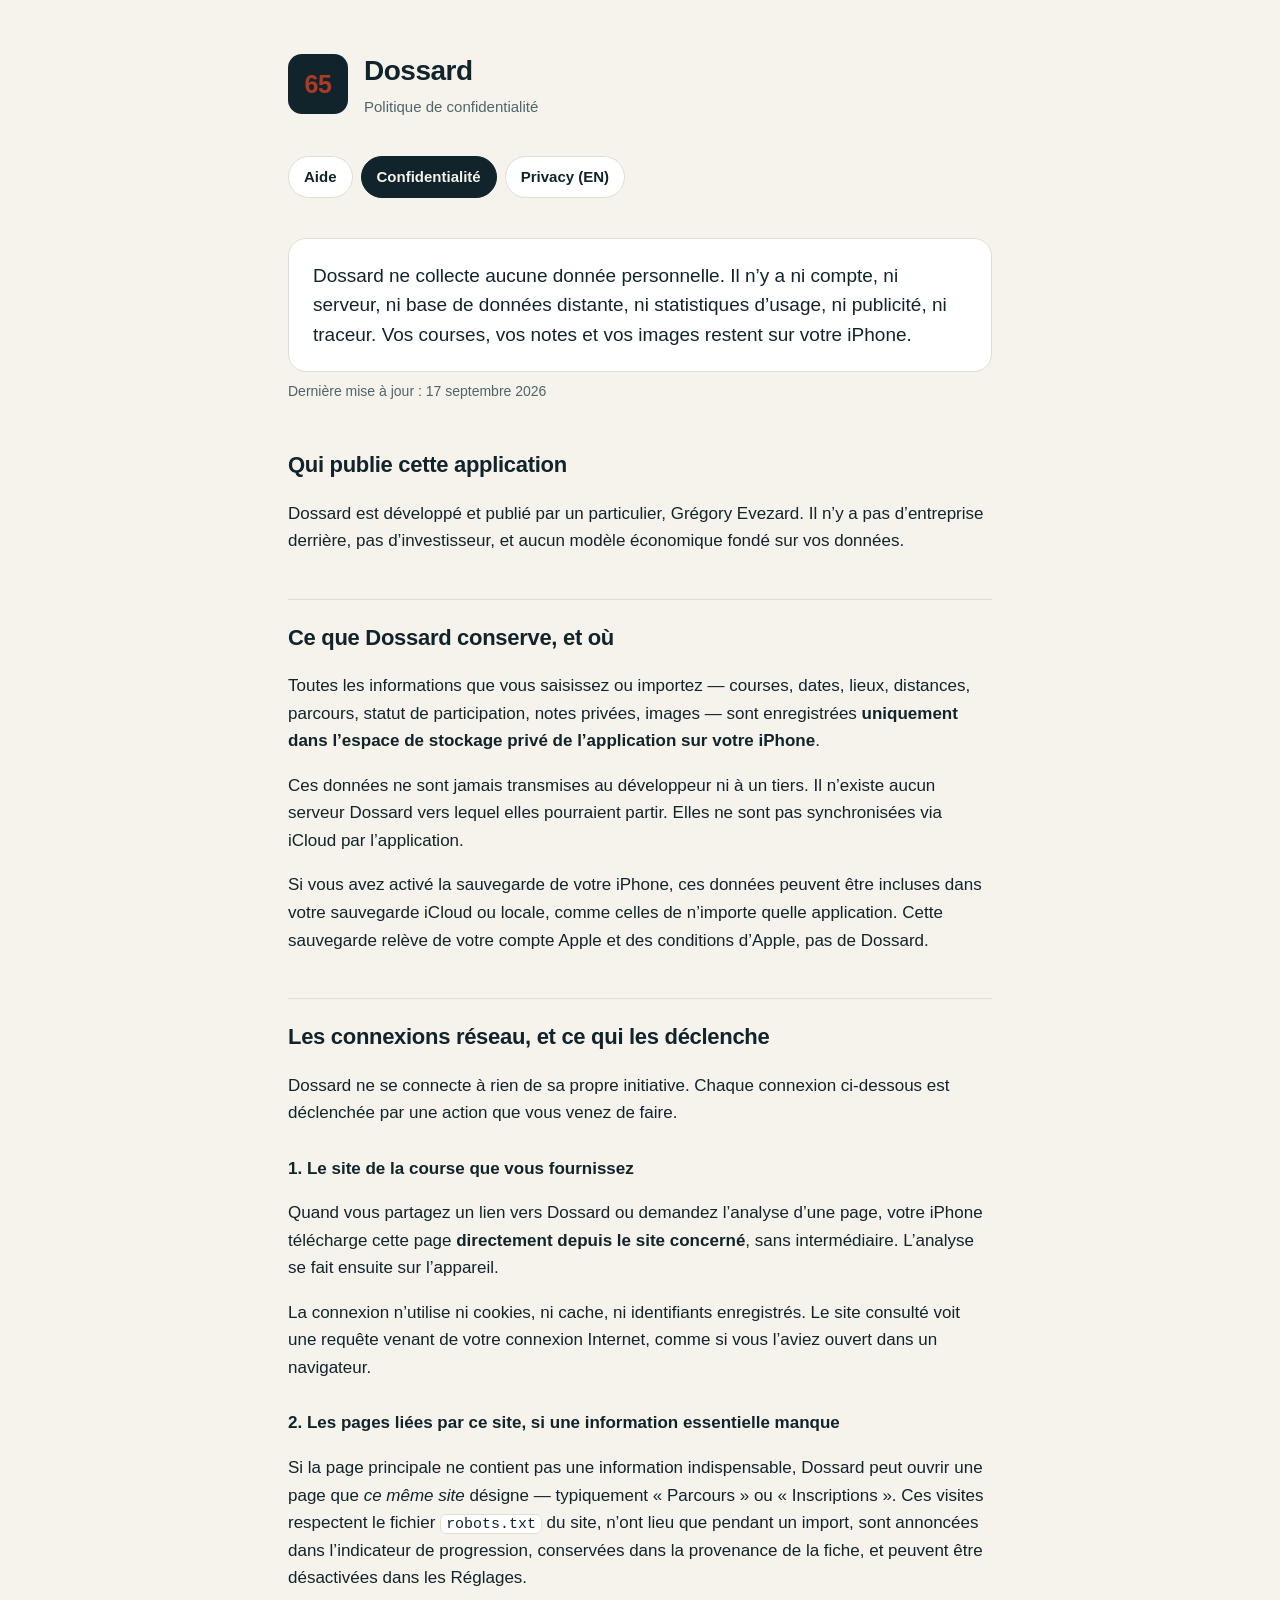
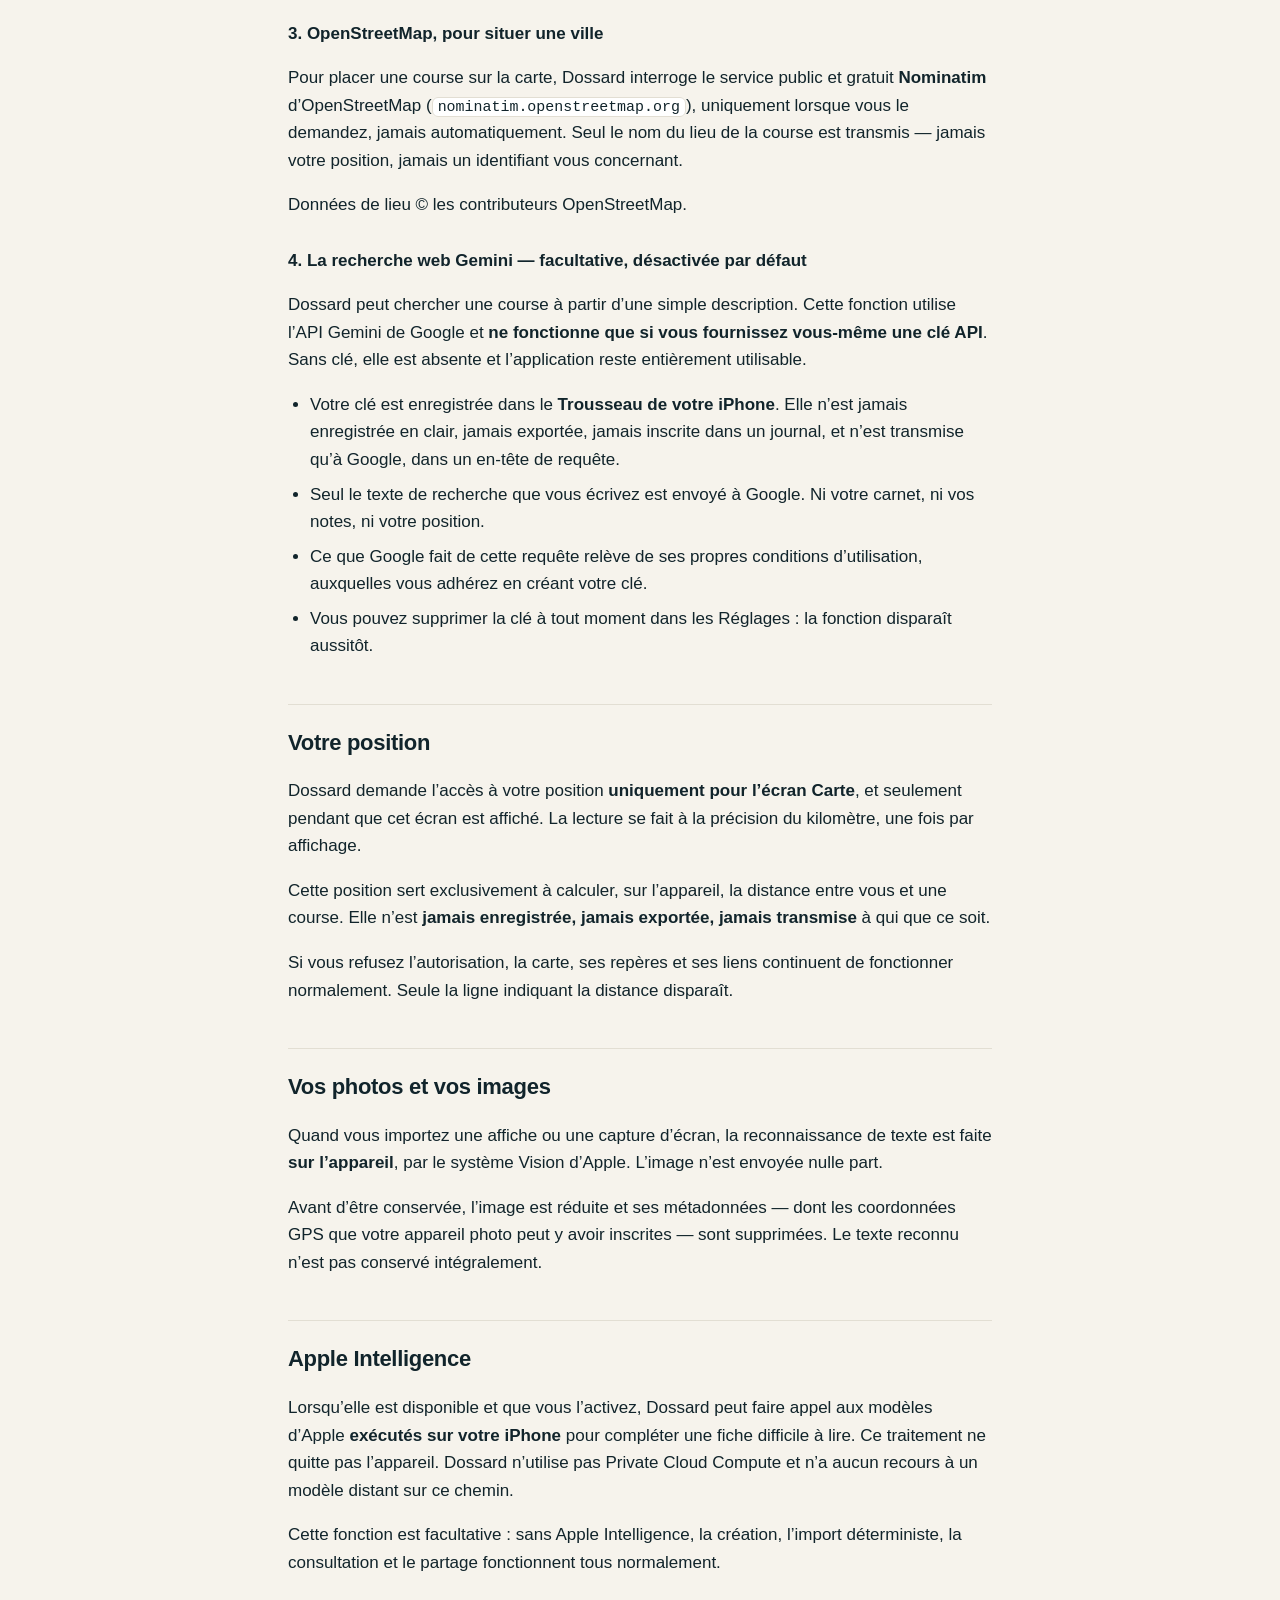
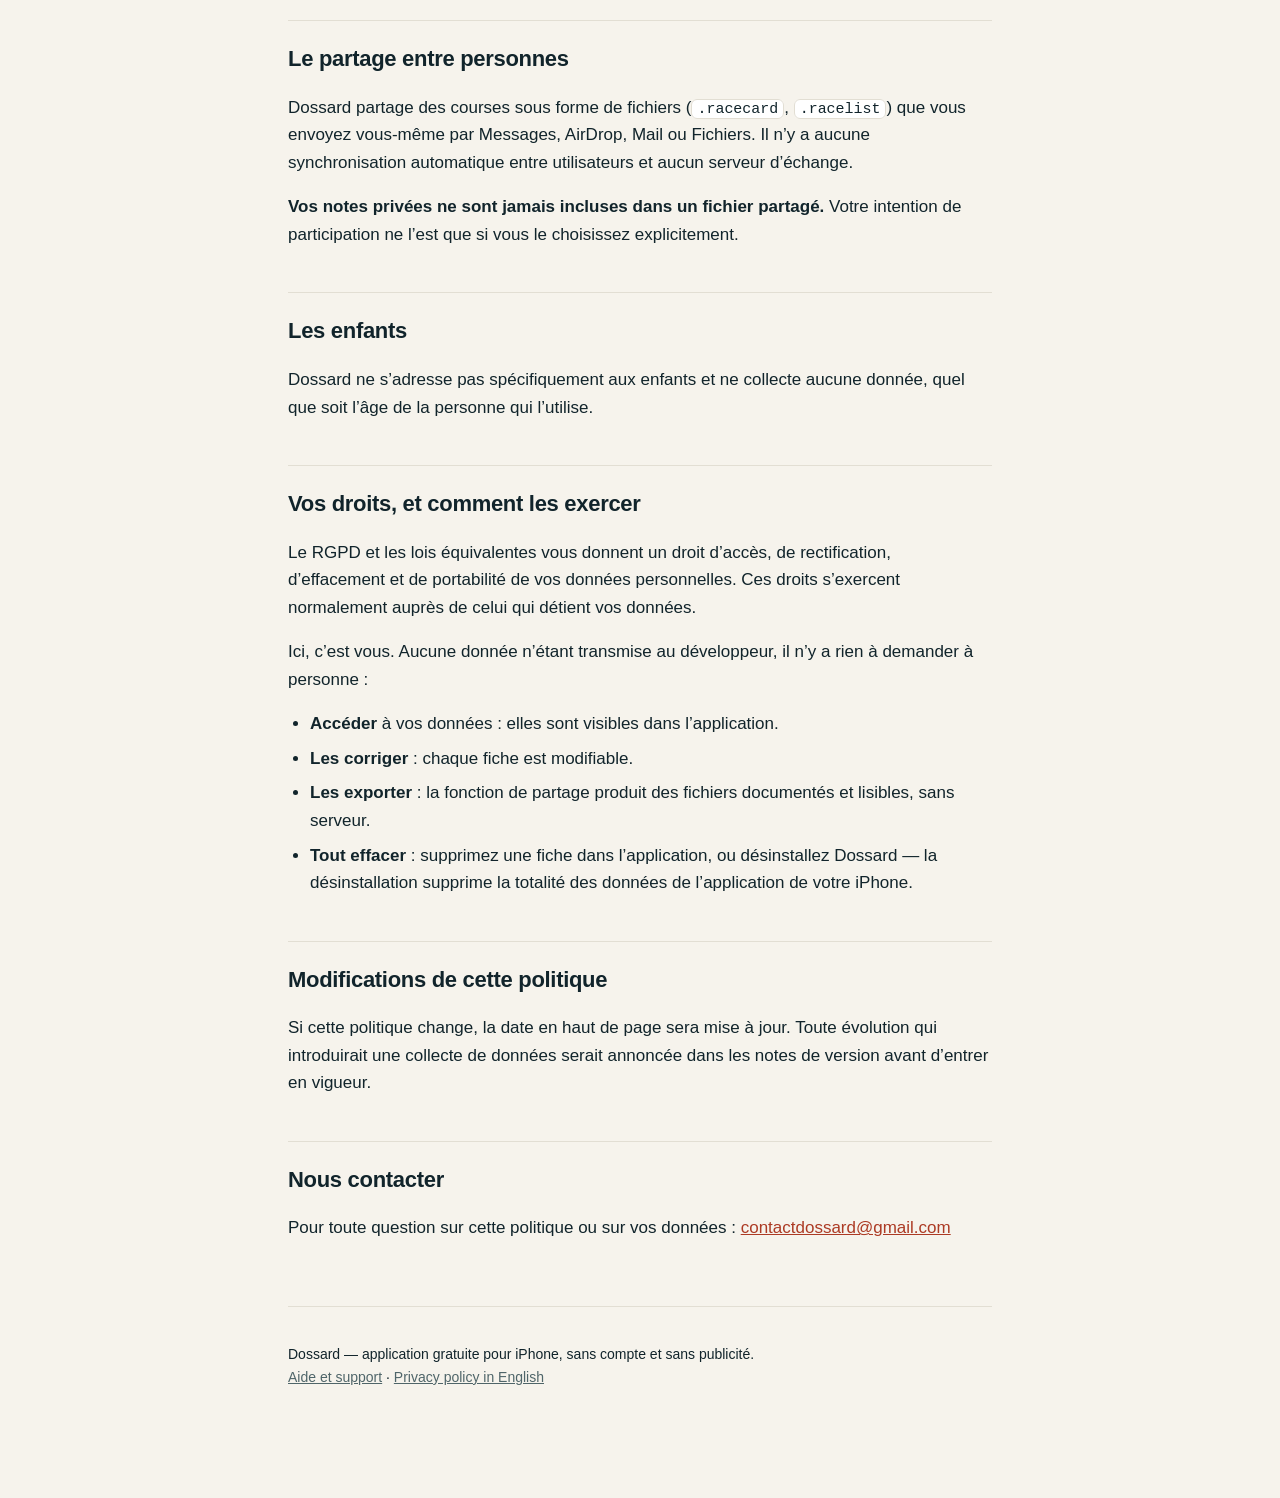
==== confidentialite.html @ 688ec68e "Pages publiques de Dossard : aide, confidentialité FR et EN Co-Authored-By: Claude Opus 5 <noreply@a" ====
<!DOCTYPE html>
<html lang="fr">
<head>
<meta charset="utf-8">
<meta name="viewport" content="width=device-width, initial-scale=1">
<title>Politique de confidentialité — Dossard</title>
<meta name="description" content="Dossard ne collecte aucune donnée. Tout reste sur votre iPhone.">
<link rel="stylesheet" href="style.css">
</head>
<body>
<div class="wrap">

<header>
  <div class="mark">65</div>
  <div>
    <h1>Dossard</h1>
    <p>Politique de confidentialité</p>
  </div>
</header>

<nav>
  <a href="index.html">Aide</a>
  <a href="confidentialite.html" aria-current="page">Confidentialité</a>
  <a href="privacy.html">Privacy (EN)</a>
</nav>

<p class="lede">Dossard ne collecte aucune donnée personnelle. Il n’y a ni compte,
ni serveur, ni base de données distante, ni statistiques d’usage, ni publicité,
ni traceur. Vos courses, vos notes et vos images restent sur votre iPhone.</p>
<p class="date">Dernière mise à jour : 17 septembre 2026</p>

<h2>Qui publie cette application</h2>

<p>Dossard est développé et publié par un particulier, Grégory Evezard. Il n’y a
pas d’entreprise derrière, pas d’investisseur, et aucun modèle économique fondé
sur vos données.</p>

<h2>Ce que Dossard conserve, et où</h2>

<p>Toutes les informations que vous saisissez ou importez — courses, dates,
lieux, distances, parcours, statut de participation, notes privées, images —
sont enregistrées <strong>uniquement dans l’espace de stockage privé de
l’application sur votre iPhone</strong>.</p>

<p>Ces données ne sont jamais transmises au développeur ni à un tiers. Il
n’existe aucun serveur Dossard vers lequel elles pourraient partir. Elles ne
sont pas synchronisées via iCloud par l’application.</p>

<p>Si vous avez activé la sauvegarde de votre iPhone, ces données peuvent être
incluses dans votre sauvegarde iCloud ou locale, comme celles de n’importe
quelle application. Cette sauvegarde relève de votre compte Apple et des
conditions d’Apple, pas de Dossard.</p>

<h2>Les connexions réseau, et ce qui les déclenche</h2>

<p>Dossard ne se connecte à rien de sa propre initiative. Chaque connexion
ci-dessous est déclenchée par une action que vous venez de faire.</p>

<h3>1. Le site de la course que vous fournissez</h3>

<p>Quand vous partagez un lien vers Dossard ou demandez l’analyse d’une page,
votre iPhone télécharge cette page <strong>directement depuis le site
concerné</strong>, sans intermédiaire. L’analyse se fait ensuite sur
l’appareil.</p>

<p>La connexion n’utilise ni cookies, ni cache, ni identifiants enregistrés. Le
site consulté voit une requête venant de votre connexion Internet, comme si vous
l’aviez ouvert dans un navigateur.</p>

<h3>2. Les pages liées par ce site, si une information essentielle manque</h3>

<p>Si la page principale ne contient pas une information indispensable, Dossard
peut ouvrir une page que <em>ce même site</em> désigne — typiquement « Parcours »
ou « Inscriptions ». Ces visites respectent le fichier <code>robots.txt</code>
du site, n’ont lieu que pendant un import, sont annoncées dans l’indicateur de
progression, conservées dans la provenance de la fiche, et peuvent être
désactivées dans les Réglages.</p>

<h3>3. OpenStreetMap, pour situer une ville</h3>

<p>Pour placer une course sur la carte, Dossard interroge le service public et
gratuit <strong>Nominatim</strong> d’OpenStreetMap
(<code>nominatim.openstreetmap.org</code>), uniquement lorsque vous le demandez,
jamais automatiquement. Seul le nom du lieu de la course est transmis — jamais
votre position, jamais un identifiant vous concernant.</p>

<p>Données de lieu © les contributeurs OpenStreetMap.</p>

<h3>4. La recherche web Gemini — facultative, désactivée par défaut</h3>

<p>Dossard peut chercher une course à partir d’une simple description. Cette
fonction utilise l’API Gemini de Google et <strong>ne fonctionne que si vous
fournissez vous-même une clé API</strong>. Sans clé, elle est absente et
l’application reste entièrement utilisable.</p>

<ul>
  <li>Votre clé est enregistrée dans le <strong>Trousseau de votre iPhone</strong>.
      Elle n’est jamais enregistrée en clair, jamais exportée, jamais inscrite
      dans un journal, et n’est transmise qu’à Google, dans un en-tête de
      requête.</li>
  <li>Seul le texte de recherche que vous écrivez est envoyé à Google. Ni votre
      carnet, ni vos notes, ni votre position.</li>
  <li>Ce que Google fait de cette requête relève de ses propres conditions
      d’utilisation, auxquelles vous adhérez en créant votre clé.</li>
  <li>Vous pouvez supprimer la clé à tout moment dans les Réglages : la fonction
      disparaît aussitôt.</li>
</ul>

<h2>Votre position</h2>

<p>Dossard demande l’accès à votre position <strong>uniquement pour l’écran
Carte</strong>, et seulement pendant que cet écran est affiché. La lecture se
fait à la précision du kilomètre, une fois par affichage.</p>

<p>Cette position sert exclusivement à calculer, sur l’appareil, la distance
entre vous et une course. Elle n’est <strong>jamais enregistrée, jamais
exportée, jamais transmise</strong> à qui que ce soit.</p>

<p>Si vous refusez l’autorisation, la carte, ses repères et ses liens
continuent de fonctionner normalement. Seule la ligne indiquant la distance
disparaît.</p>

<h2>Vos photos et vos images</h2>

<p>Quand vous importez une affiche ou une capture d’écran, la reconnaissance de
texte est faite <strong>sur l’appareil</strong>, par le système Vision d’Apple.
L’image n’est envoyée nulle part.</p>

<p>Avant d’être conservée, l’image est réduite et ses métadonnées — dont les
coordonnées GPS que votre appareil photo peut y avoir inscrites — sont
supprimées. Le texte reconnu n’est pas conservé intégralement.</p>

<h2>Apple Intelligence</h2>

<p>Lorsqu’elle est disponible et que vous l’activez, Dossard peut faire appel
aux modèles d’Apple <strong>exécutés sur votre iPhone</strong> pour compléter
une fiche difficile à lire. Ce traitement ne quitte pas l’appareil. Dossard
n’utilise pas Private Cloud Compute et n’a aucun recours à un modèle distant sur
ce chemin.</p>

<p>Cette fonction est facultative : sans Apple Intelligence, la création, l’import
déterministe, la consultation et le partage fonctionnent tous normalement.</p>

<h2>Le partage entre personnes</h2>

<p>Dossard partage des courses sous forme de fichiers
(<code>.racecard</code>, <code>.racelist</code>) que vous envoyez vous-même par
Messages, AirDrop, Mail ou Fichiers. Il n’y a aucune synchronisation automatique
entre utilisateurs et aucun serveur d’échange.</p>

<p><strong>Vos notes privées ne sont jamais incluses dans un fichier
partagé.</strong> Votre intention de participation ne l’est que si vous le
choisissez explicitement.</p>

<h2>Les enfants</h2>

<p>Dossard ne s’adresse pas spécifiquement aux enfants et ne collecte aucune
donnée, quel que soit l’âge de la personne qui l’utilise.</p>

<h2>Vos droits, et comment les exercer</h2>

<p>Le RGPD et les lois équivalentes vous donnent un droit d’accès, de
rectification, d’effacement et de portabilité de vos données personnelles. Ces
droits s’exercent normalement auprès de celui qui détient vos données.</p>

<p>Ici, c’est vous. Aucune donnée n’étant transmise au développeur, il n’y a rien
à demander à personne :</p>

<ul>
  <li><strong>Accéder</strong> à vos données : elles sont visibles dans
      l’application.</li>
  <li><strong>Les corriger</strong> : chaque fiche est modifiable.</li>
  <li><strong>Les exporter</strong> : la fonction de partage produit des fichiers
      documentés et lisibles, sans serveur.</li>
  <li><strong>Tout effacer</strong> : supprimez une fiche dans l’application, ou
      désinstallez Dossard — la désinstallation supprime la totalité des données
      de l’application de votre iPhone.</li>
</ul>

<h2>Modifications de cette politique</h2>

<p>Si cette politique change, la date en haut de page sera mise à jour. Toute
évolution qui introduirait une collecte de données serait annoncée dans les
notes de version avant d’entrer en vigueur.</p>

<h2>Nous contacter</h2>

<p>Pour toute question sur cette politique ou sur vos données :
<a href="mailto:contactdossard@gmail.com">contactdossard@gmail.com</a></p>

<footer>
  <p>Dossard — application gratuite pour iPhone, sans compte et sans publicité.<br>
  <a href="index.html">Aide et support</a> · <a href="privacy.html">Privacy policy in English</a></p>
</footer>

</div>
</body>
</html>
---- style.css ----
:root {
  --paper: #f6f3ec;
  --surface: #ffffff;
  --ink: #11242b;
  --muted: #4f6569;
  --vermillon: #ac3a24;
  --forest: #1f5f4f;
  --rule: #e2ded3;
}

@media (prefers-color-scheme: dark) {
  :root {
    --paper: #0d1b21;
    --surface: #18292f;
    --ink: #ecf2f1;
    --muted: #afc1be;
    --vermillon: #ff7a57;
    --forest: #8ed6b8;
    --rule: #26383e;
  }
}

* { box-sizing: border-box; }

body {
  margin: 0;
  padding: 0 16px 96px;
  background: var(--paper);
  color: var(--ink);
  font: 17px/1.62 -apple-system, BlinkMacSystemFont, "Segoe UI", Roboto, Helvetica, Arial, sans-serif;
  -webkit-text-size-adjust: 100%;
}

.wrap { max-width: 44rem; margin: 0 auto; }

header {
  display: flex;
  align-items: center;
  gap: 16px;
  padding: 48px 0 8px;
}

.mark {
  width: 60px;
  height: 60px;
  border-radius: 14px;
  flex: 0 0 auto;
  background: var(--ink);
  display: grid;
  place-items: center;
  color: var(--vermillon);
  font-weight: 800;
  font-size: 25px;
  letter-spacing: -0.5px;
}

@media (prefers-color-scheme: dark) { .mark { background: #0a1a21; } }

header h1 { font-size: 28px; margin: 0; letter-spacing: -0.5px; }
header p { margin: 2px 0 0; color: var(--muted); font-size: 15px; }

nav {
  display: flex;
  flex-wrap: wrap;
  gap: 8px;
  margin: 28px 0 40px;
}

nav a {
  padding: 8px 15px;
  border-radius: 999px;
  border: 1px solid var(--rule);
  background: var(--surface);
  color: var(--ink);
  text-decoration: none;
  font-size: 15px;
  font-weight: 600;
}

nav a[aria-current="page"] { background: var(--ink); color: var(--paper); border-color: var(--ink); }

h2 {
  font-size: 22px;
  letter-spacing: -0.3px;
  margin: 44px 0 12px;
  padding-top: 20px;
  border-top: 1px solid var(--rule);
}

h2:first-of-type { border-top: 0; padding-top: 0; }
h3 { font-size: 17px; margin: 28px 0 6px; }

p, li { color: var(--ink); }
ul { padding-left: 22px; }
li { margin: 7px 0; }

a { color: var(--vermillon); }

.lede {
  font-size: 19px;
  line-height: 1.55;
  color: var(--ink);
  background: var(--surface);
  border: 1px solid var(--rule);
  border-radius: 18px;
  padding: 22px 24px;
  margin: 0 0 8px;
}

.date { color: var(--muted); font-size: 14px; margin-top: 6px; }

footer {
  margin-top: 64px;
  padding-top: 22px;
  border-top: 1px solid var(--rule);
  color: var(--muted);
  font-size: 14px;
}

footer a { color: var(--muted); }

code {
  font-family: ui-monospace, SFMono-Regular, Menlo, monospace;
  font-size: 0.88em;
  background: var(--surface);
  border: 1px solid var(--rule);
  border-radius: 6px;
  padding: 1px 5px;
}
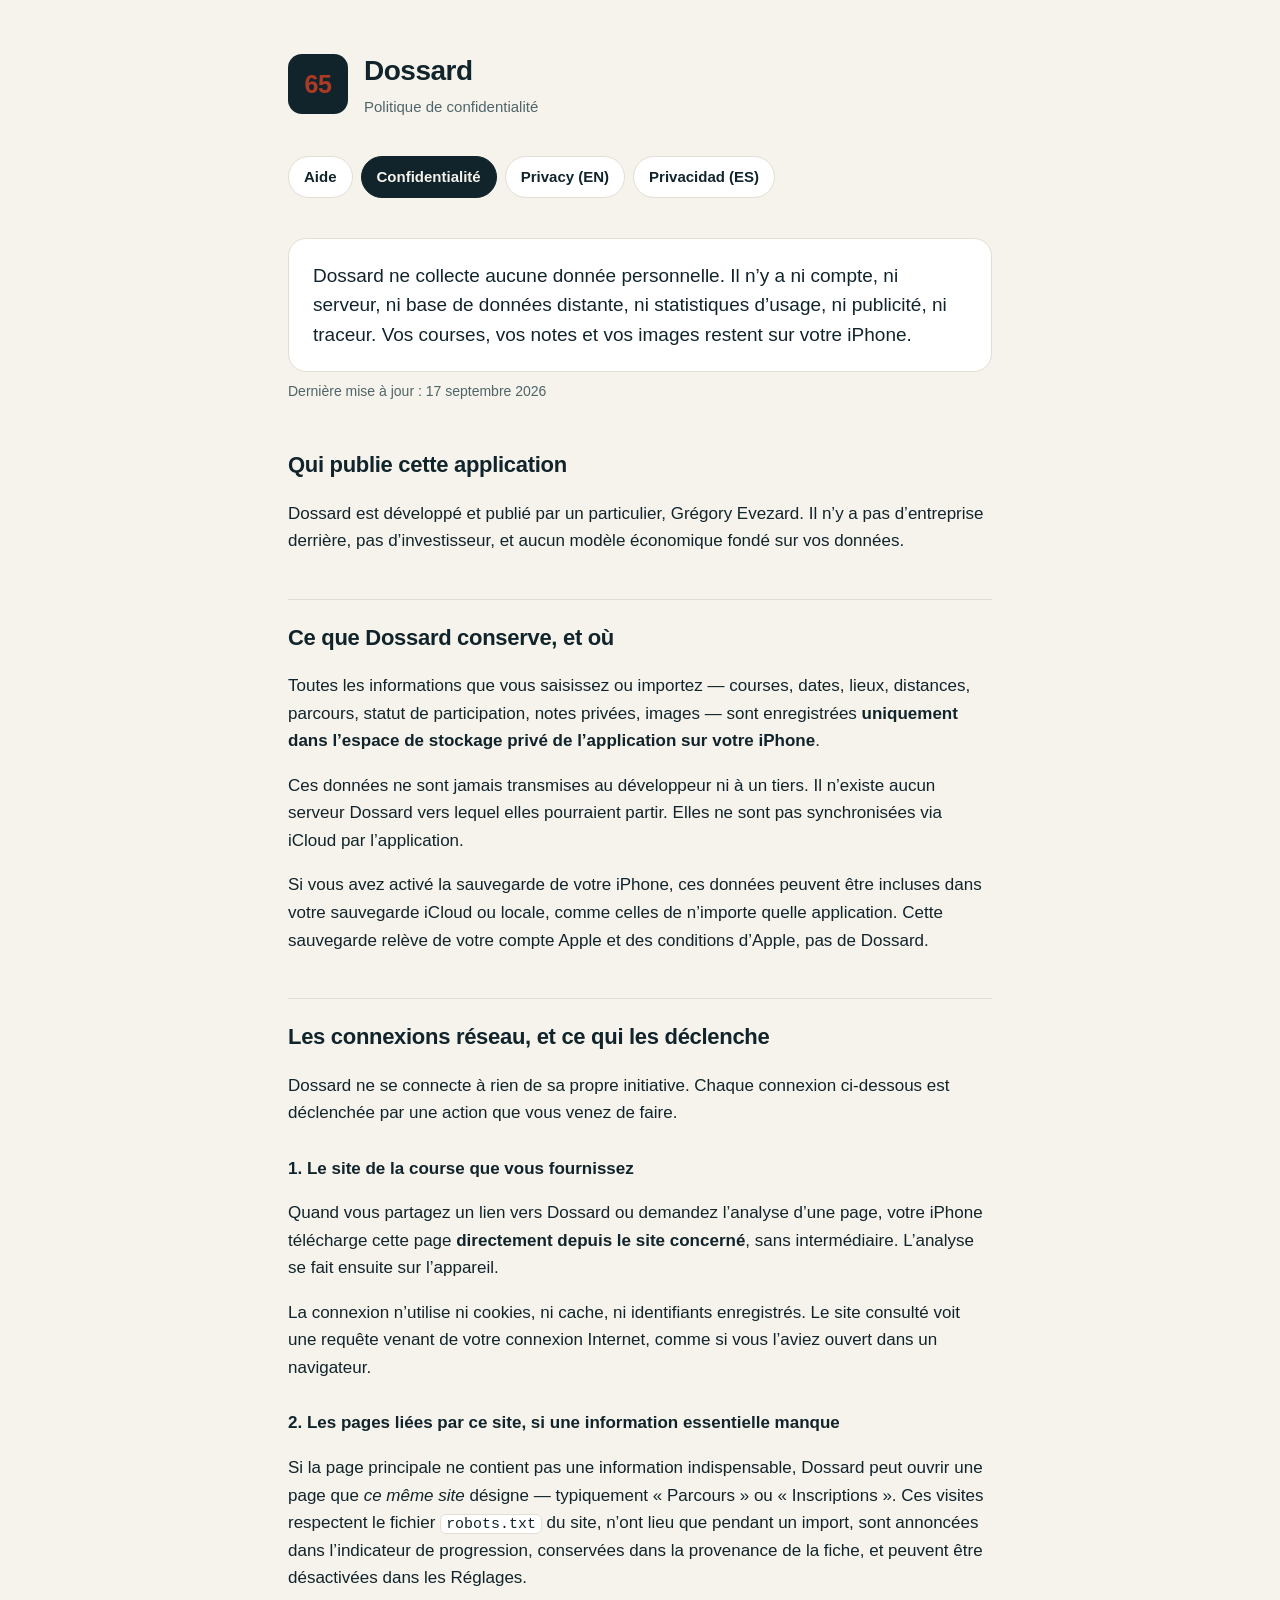
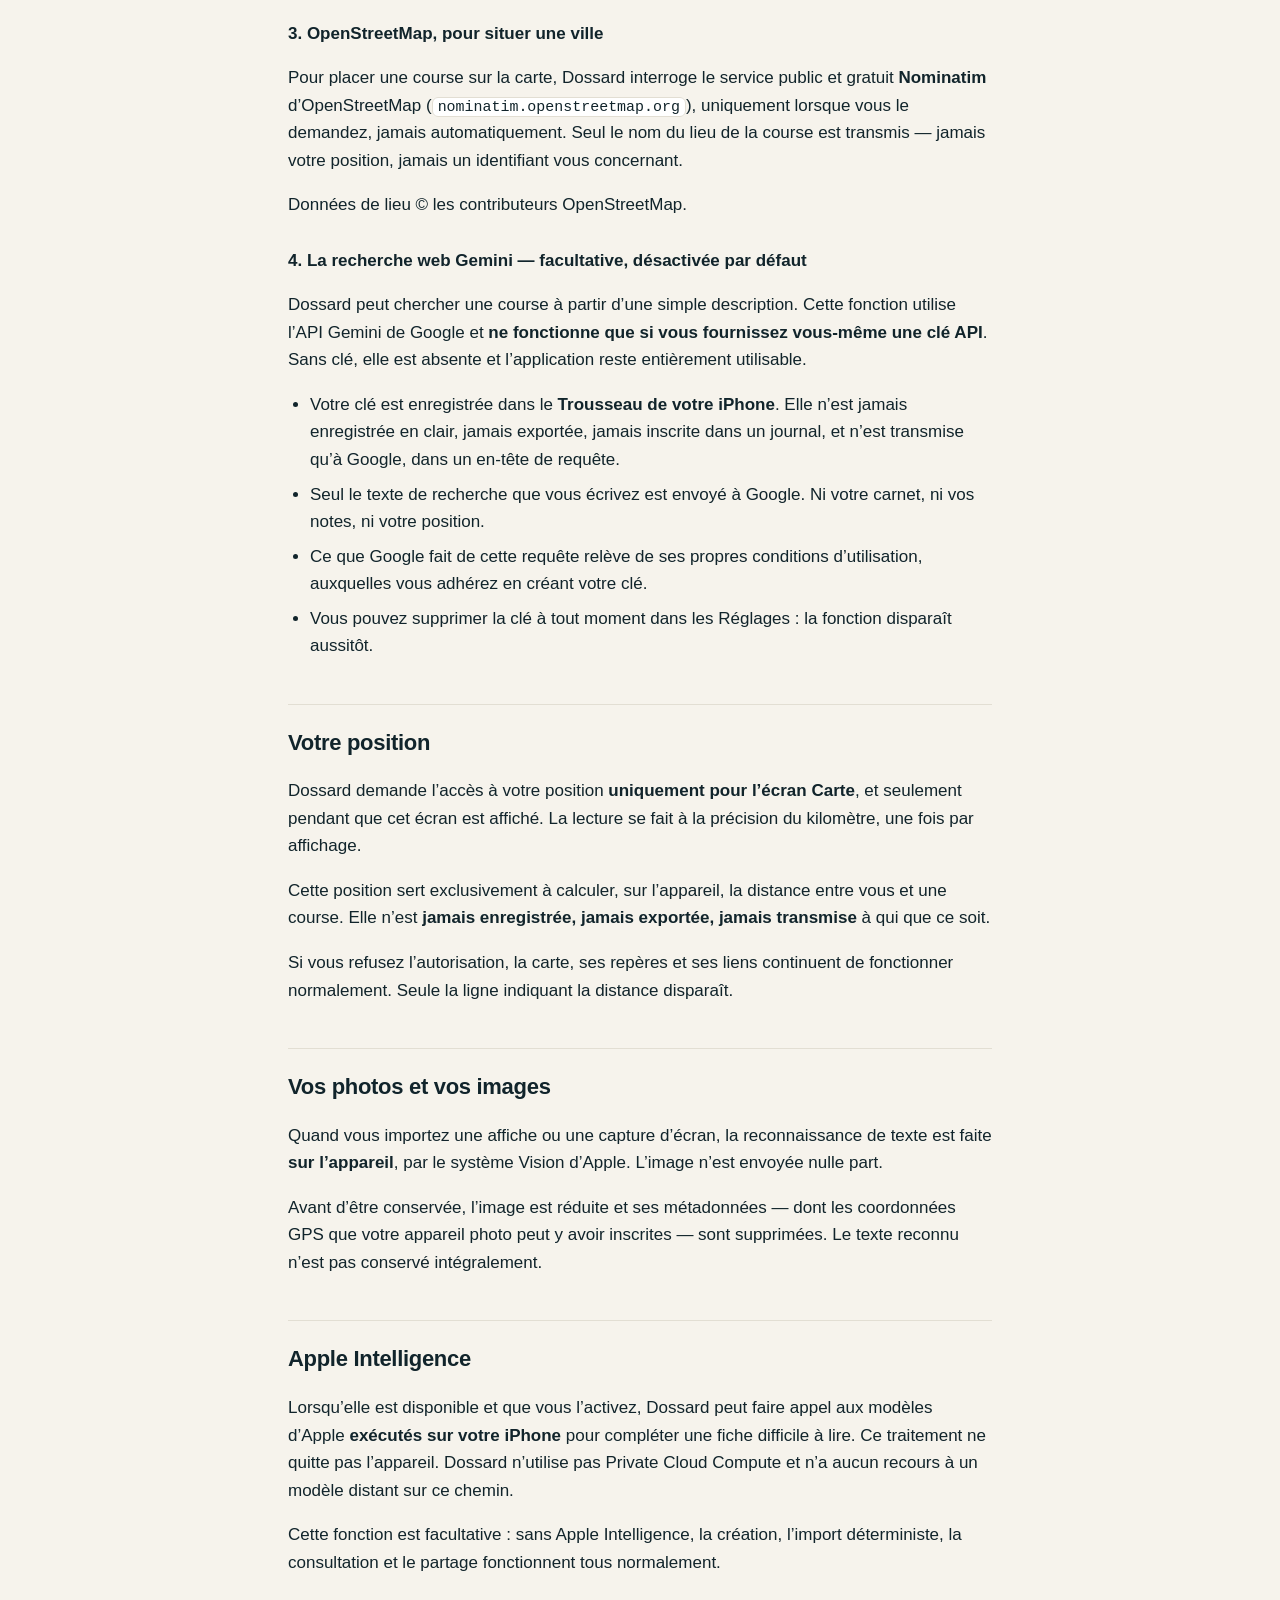
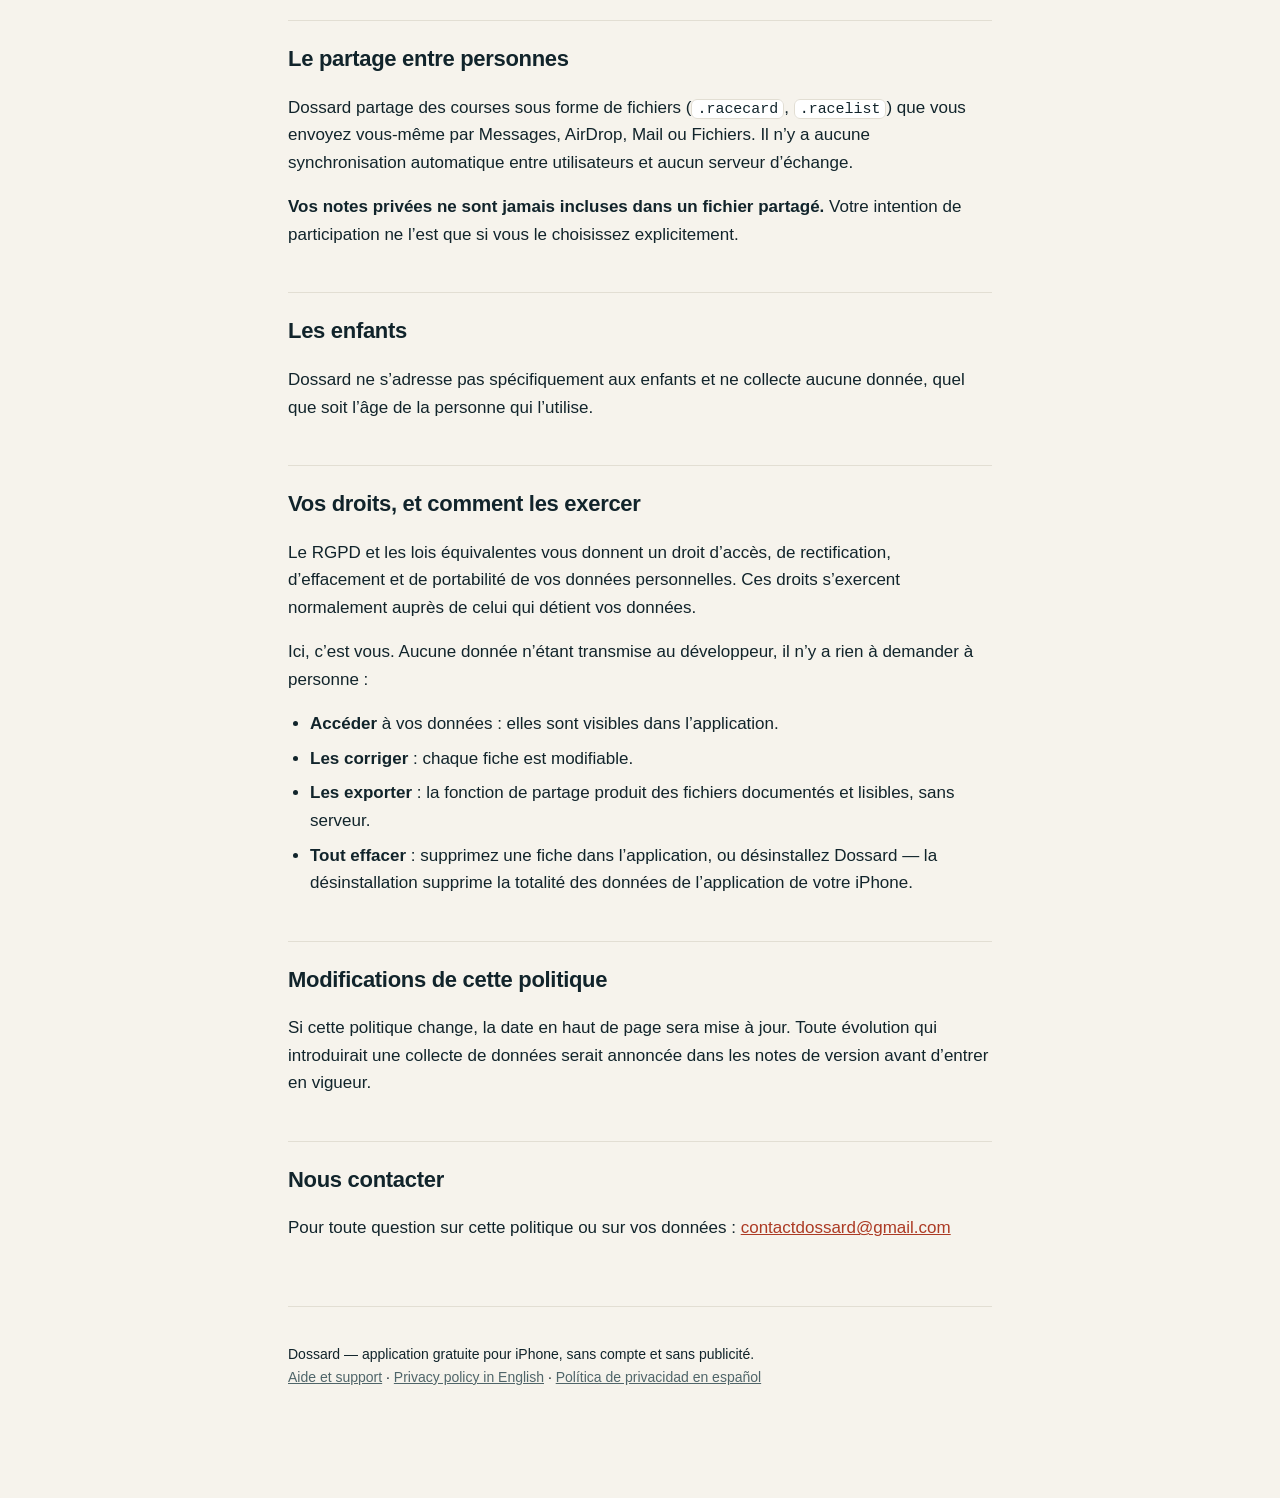
==== commit 05c3dcab: "Politique de confidentialité en espagnol Traduction fidèle de privacy.html : mêmes sections, mêmes e" ====
--- a/confidentialite.html
+++ b/confidentialite.html
@@ -22,6 +22,7 @@
   <a href="index.html">Aide</a>
   <a href="confidentialite.html" aria-current="page">Confidentialité</a>
   <a href="privacy.html">Privacy (EN)</a>
+  <a href="privacidad.html">Privacidad (ES)</a>
 </nav>
 
 <p class="lede">Dossard ne collecte aucune donnée personnelle. Il n’y a ni compte,
@@ -190,7 +191,9 @@
 
 <footer>
   <p>Dossard — application gratuite pour iPhone, sans compte et sans publicité.<br>
-  <a href="index.html">Aide et support</a> · <a href="privacy.html">Privacy policy in English</a></p>
+  <a href="index.html">Aide et support</a> ·
+  <a href="privacy.html">Privacy policy in English</a> ·
+  <a href="privacidad.html">Política de privacidad en español</a></p>
 </footer>
 
 </div>
